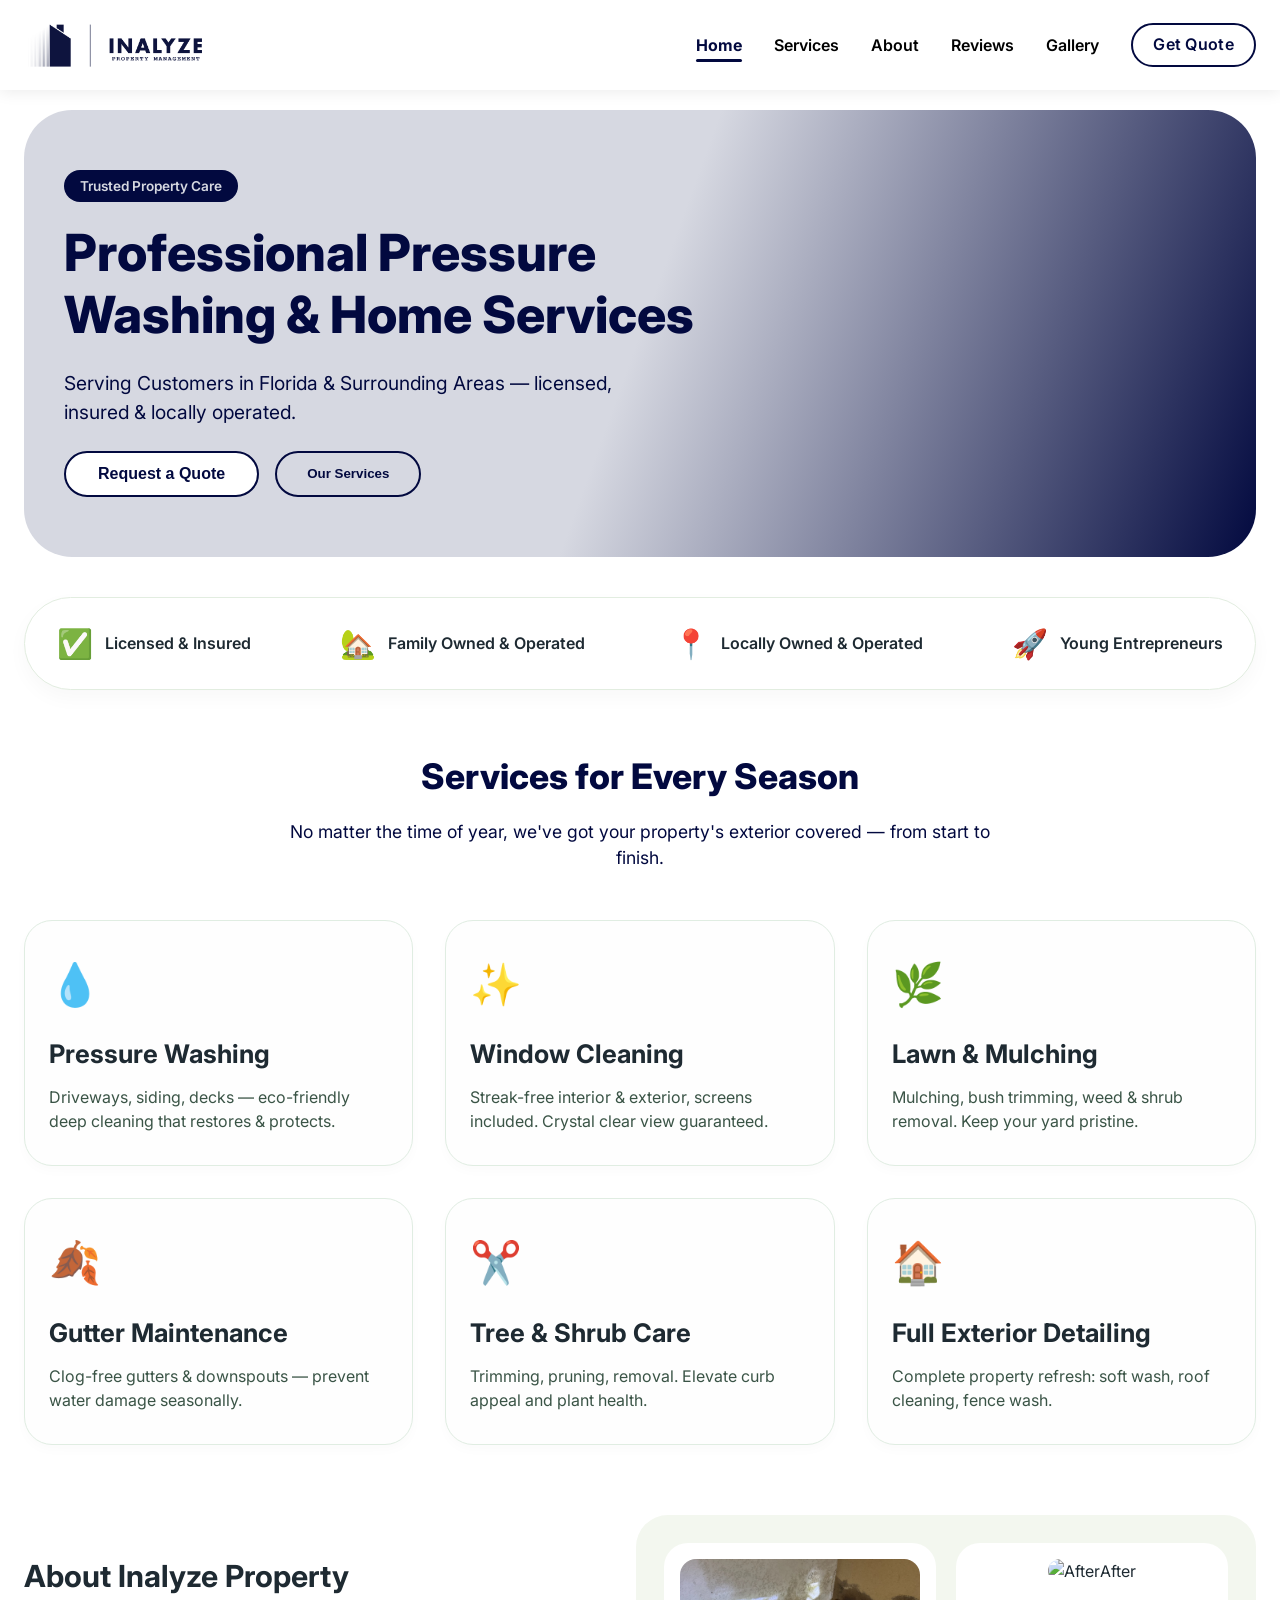
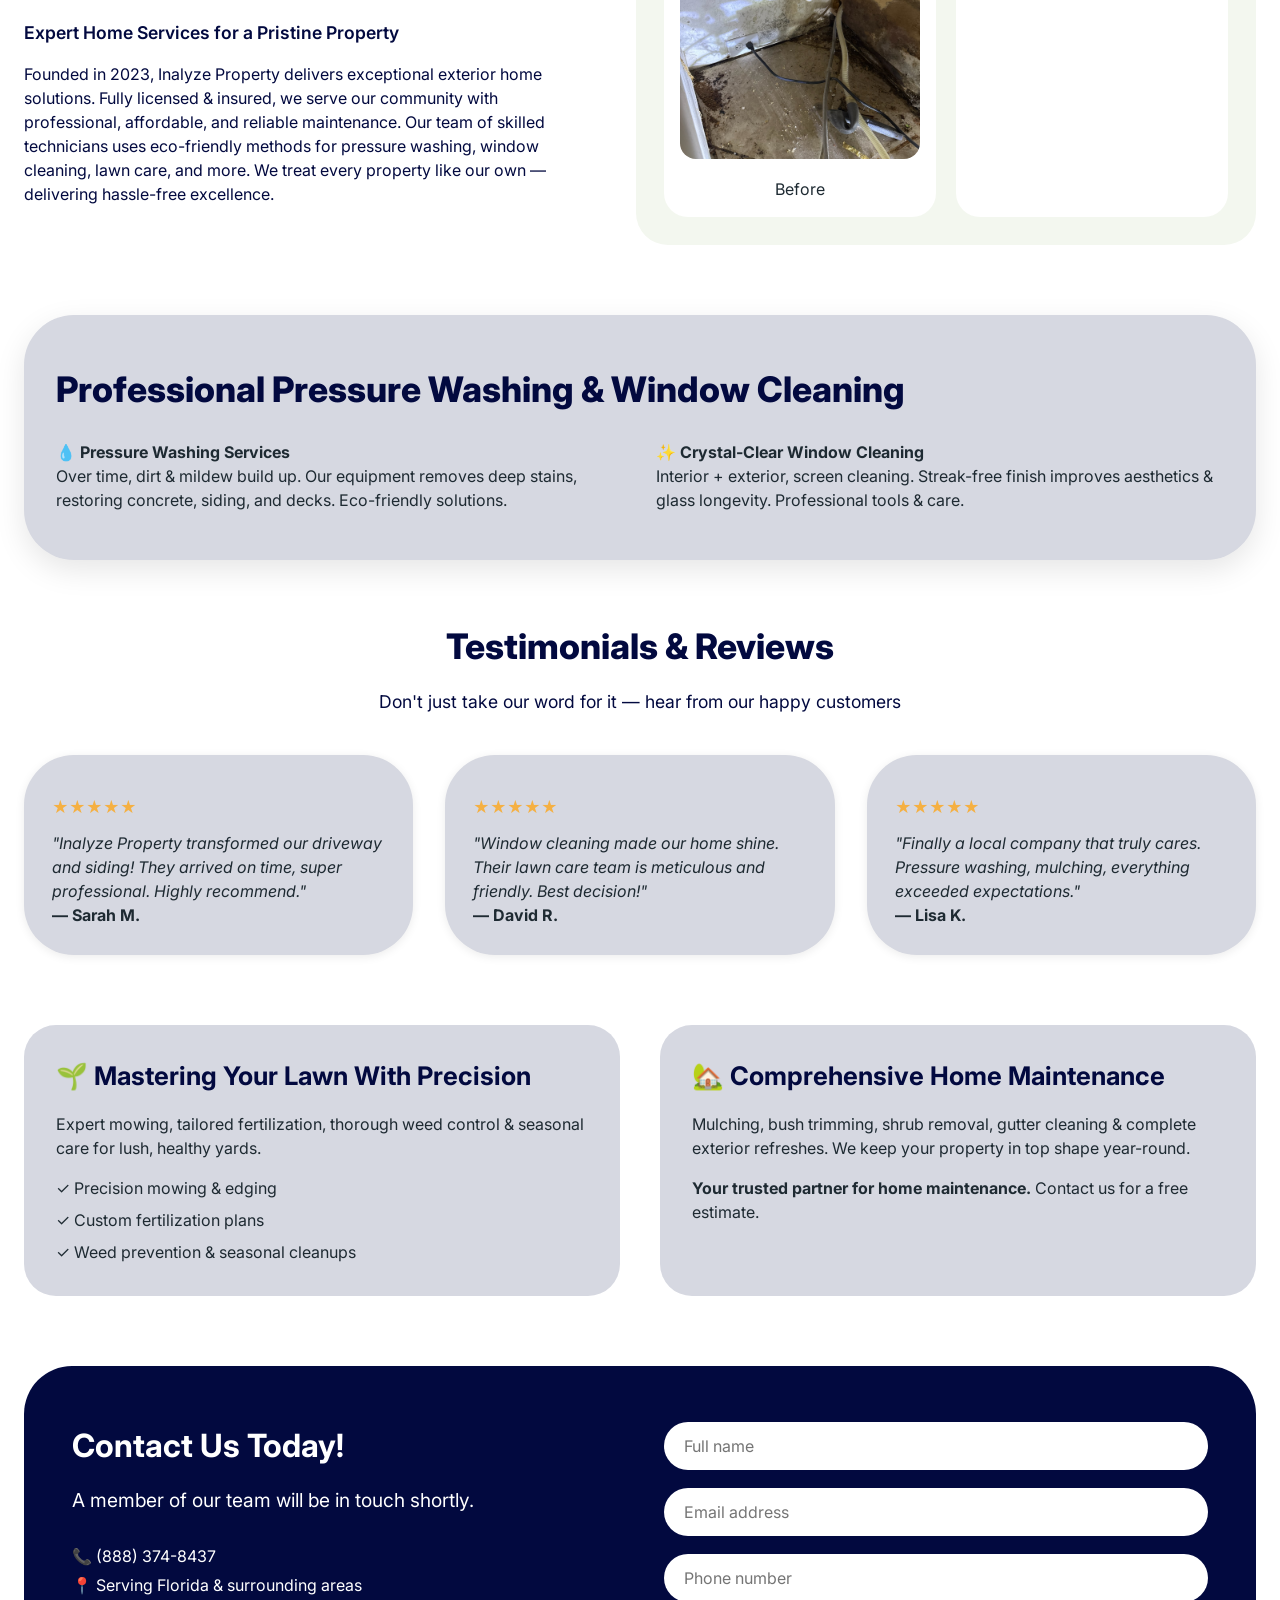
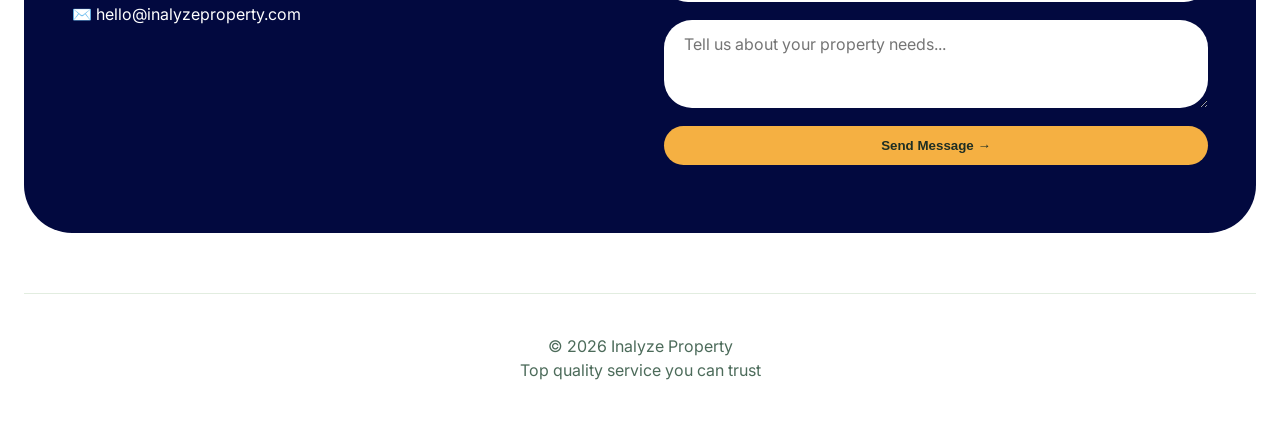
==== index.html @ 7e7ae9b6 "First commit lets go" ====
<!DOCTYPE html>
<html lang="en">
<head>
  <meta charset="UTF-8">
  <meta name="viewport" content="width=device-width, initial-scale=1.0, viewport-fit=cover">
  <title>Inalyze Property Management | Expert Home Services & Property Care</title>
  <link rel="stylesheet" href="style.css">
  <link href="https://fonts.googleapis.com/css2?family=Inter:opsz,wght@14..32,300;14..32,400;14..32,600;14..32,700;14..32,800&display=swap" rel="stylesheet">
</head>
<body>
  <!-- Spacer to prevent content from hiding under fixed navbar -->
  <div class="navbar-spacer"></div>

  <!-- Navigation -->
  <nav class="navbar">
    <div class="logo">
      <a href="#home">
        <img src="./images/Logo FULL.PNG" alt="Inalyze Property Logo">
      </a>
    </div>
    <ul class="nav-links">
      <li><a href="#home" class="nav-option" data-section="home">Home</a></li>
      <li><a href="#services" class="nav-option" data-section="services">Services</a></li>
      <li><a href="#about" class="nav-option" data-section="about">About</a></li>
      <li><a href="#reviews" class="nav-option" data-section="reviews">Reviews</a></li>
      <li><a href="gallery.html" class="nav-option">Gallery</a></li>
      <li><a href="contact.html" class="contact-btn">Get Quote</a></li>
    </ul>
  </nav>

  <div class="container">
    <!-- Home/Hero Section -->
    <section id="home" class="hero">
      <div class="hero-badge">Trusted Property Care</div>
      <h2>Professional Pressure Washing & Home Services</h2>
      <p>Serving Customers in Florida & Surrounding Areas — licensed, insured & locally operated.</p>
      <div class="hero-buttons">
        <button class="btn-primary" onclick="document.getElementById('contact').scrollIntoView({behavior: 'smooth'})">Request a Quote</button>
        <button class="btn-outline" onclick="document.getElementById('services').scrollIntoView({behavior: 'smooth'})">Our Services</button>
      </div>
    </section>

    <!-- Badges Row -->
    <div class="badges-row">
      <div class="badge-item"><span class="badge-icon">✅</span> Licensed & Insured</div>
      <div class="badge-item"><span class="badge-icon">🏡</span> Family Owned & Operated</div>
      <div class="badge-item"><span class="badge-icon">📍</span> Locally Owned & Operated</div>
      <div class="badge-item"><span class="badge-icon">🚀</span> Young Entrepreneurs</div>
    </div>

    <!-- Services Section -->
    <section id="services">
      <div class="section-header">
        <div class="section-title">Services for Every Season</div>
        <div class="section-sub">No matter the time of year, we've got your property's exterior covered — from start to finish.</div>
      </div>

      <div class="services-grid">
        <div class="service-card"><div class="service-icon">💧</div><h3>Pressure Washing</h3><p>Driveways, siding, decks — eco-friendly deep cleaning that restores & protects.</p></div>
        <div class="service-card"><div class="service-icon">✨</div><h3>Window Cleaning</h3><p>Streak-free interior & exterior, screens included. Crystal clear view guaranteed.</p></div>
        <div class="service-card"><div class="service-icon">🌿</div><h3>Lawn & Mulching</h3><p>Mulching, bush trimming, weed & shrub removal. Keep your yard pristine.</p></div>
        <div class="service-card"><div class="service-icon">🍂</div><h3>Gutter Maintenance</h3><p>Clog-free gutters & downspouts — prevent water damage seasonally.</p></div>
        <div class="service-card"><div class="service-icon">✂️</div><h3>Tree & Shrub Care</h3><p>Trimming, pruning, removal. Elevate curb appeal and plant health.</p></div>
        <div class="service-card"><div class="service-icon">🏠</div><h3>Full Exterior Detailing</h3><p>Complete property refresh: soft wash, roof cleaning, fence wash.</p></div>
      </div>
    </section>

    <!-- About Section -->
    <section id="about">
      <div class="about-wrap">
        <div class="about-text">
          <h3>About Inalyze Property</h3>
          <p class="about-highlight">Expert Home Services for a Pristine Property</p>
          <p class="about-para">Founded in 2023, Inalyze Property delivers exceptional exterior home solutions. Fully licensed & insured, we serve our community with professional, affordable, and reliable maintenance. Our team of skilled technicians uses eco-friendly methods for pressure washing, window cleaning, lawn care, and more. We treat every property like our own — delivering hassle-free excellence.</p>
        </div>
        <div class="ba-grid">
          <div class="ba-card"><img src="./images/before.jpg" alt="Before"><span>Before</span></div>
          <div class="ba-card"><img src="./images/after.jpg" alt="After"><span>After</span></div>
        </div>
      </div>
    </section>

    <!-- Pressure Washing & Window Cleaning Detail -->
    <div class="detail-section">
      <div class="section-title" style="margin-bottom: 8px;">Professional Pressure Washing & Window Cleaning</div>
      <div class="detail-flex">
        <div class="detail-block"><strong>💧 Pressure Washing Services</strong><br>Over time, dirt & mildew build up. Our equipment removes deep stains, restoring concrete, siding, and decks. Eco-friendly solutions.</div>
        <div class="detail-block"><strong>✨ Crystal-Clear Window Cleaning</strong><br>Interior + exterior, screen cleaning. Streak-free finish improves aesthetics & glass longevity. Professional tools & care.</div>
      </div>
    </div>

    <!-- Reviews Section -->
    <section id="reviews">
      <div class="testimonials-header">
        <div class="section-title">Testimonials & Reviews</div>
        <div class="section-sub">Don't just take our word for it — hear from our happy customers</div>
      </div>
      <div class="testimonial-slider">
        <div class="testimonial"><div class="stars">★★★★★</div><p>"Inalyze Property transformed our driveway and siding! They arrived on time, super professional. Highly recommend."</p><strong>— Sarah M.</strong></div>
        <div class="testimonial"><div class="stars">★★★★★</div><p>"Window cleaning made our home shine. Their lawn care team is meticulous and friendly. Best decision!"</p><strong>— David R.</strong></div>
        <div class="testimonial"><div class="stars">★★★★★</div><p>"Finally a local company that truly cares. Pressure washing, mulching, everything exceeded expectations."</p><strong>— Lisa K.</strong></div>
      </div>
    </section>

    <!-- Lawn & Maintenance Double Card -->
    <div class="double-card">
      <div class="card-sp"><h3>🌱 Mastering Your Lawn With Precision</h3><p>Expert mowing, tailored fertilization, thorough weed control & seasonal care for lush, healthy yards.</p><ul><li>✓ Precision mowing & edging</li><li>✓ Custom fertilization plans</li><li>✓ Weed prevention & seasonal cleanups</li></ul></div>
      <div class="card-sp"><h3>🏡 Comprehensive Home Maintenance</h3><p>Mulching, bush trimming, shrub removal, gutter cleaning & complete exterior refreshes. We keep your property in top shape year-round.</p><p class="mt-16"><strong>Your trusted partner for home maintenance.</strong> Contact us for a free estimate.</p></div>
    </div>

    <!-- Contact Section -->
    <section id="contact">
      <div class="contact-section">
        <div class="contact-flex">
          <div class="contact-info">
            <h3>Contact Us Today!</h3>
            <p class="contact-tagline">A member of our team will be in touch shortly.</p>
            <p class="contact-details">📞 (888) 374-8437<br>📍 Serving Florida & surrounding areas<br>✉️ hello@inalyzeproperty.com</p>
          </div>
          <form class="contact-form" id="contactForm">
            <input type="text" placeholder="Full name" required id="formName">
            <input type="email" placeholder="Email address" required id="formEmail">
            <input type="tel" placeholder="Phone number">
            <textarea rows="3" placeholder="Tell us about your property needs..."></textarea>
            <button type="submit" id="submitContactBtn">Send Message →</button>
            <p id="formFeedback"></p>
          </form>
        </div>
      </div>
    </section>

    <!-- Footer -->
    <footer>
      <p>© 2026 Inalyze Property</p>
      <p>Top quality service you can trust</p>
    </footer>
  </div>

  <script src="script.js"></script>
</body>
</html>
---- style.css ----
* {
  margin: 0;
  padding: 0;
  box-sizing: border-box;
}

body {
  font-family: 'Inter', sans-serif;
  background-color: #ffffff;
  color: #1e2a32;
  line-height: 1.5;
  scroll-behavior: smooth;
}

html {
  scroll-behavior: smooth;
  scroll-padding-top: 100px;
}

/* ========== NAVBAR SPACER ========== */
.navbar-spacer {
  height: 90px;
  display: block;
}

/* ========== NAVBAR ========== */
.navbar {
  display: flex;
  justify-content: space-between;
  align-items: center;
  flex-wrap: wrap;
  padding: 20px 0;
  gap: 16px;
  position: fixed;
  top: 0;
  left: 0;
  right: 0;
  background: #ffffff;
  z-index: 1000;
  box-shadow: 0 2px 15px rgba(0, 0, 0, 0.08);
  transition: all 0.3s ease;
  max-width: 100%;
  padding-left: 24px;
  padding-right: 24px;
}

/* Shrink navbar on scroll */
.navbar.scrolled {
  padding: 12px 24px;
  box-shadow: 0 4px 20px rgba(0, 0, 0, 0.12);
}

.container {
  max-width: 1280px;
  margin: 0 auto;
  padding: 0 24px;
  position: relative;
  z-index: 100;
}

.logo img {
  height: 50px;
  width: auto;
  display: block;
  transition: height 0.3s ease;
}

.navbar.scrolled .logo img {
  height: 40px;
}

.logo h1 {
  display: none;
}

/* Reset list styles */
ul, li {
  margin: 0;
  padding: 0;
  list-style: none;
}

.nav-links {
  display: flex;
  flex-direction: row;
  gap: 32px;
  align-items: center;
}

.nav-links li {
  display: inline-block;
}

.nav-links a {
  text-decoration: none;
  font-weight: 600;
  transition: 0.2s;
  display: inline-block;
  white-space: nowrap;
  position: relative;
}

.nav-option {
  color: #000000;
}

/* Active navigation link styling */
.nav-links a.active {
  color: #02093f;
  font-weight: 700;
}

.nav-links a.active::after {
  content: '';
  position: absolute;
  bottom: -5px;
  left: 0;
  width: 100%;
  height: 3px;
  background: #02093f;
  border-radius: 3px;
}

/* Special styling for active contact button */
.contact-btn.active {
  background: #02093f;
  color: #ffffff !important;
  box-shadow: 0 4px 12px rgba(2, 9, 63, 0.2);
}

.contact-btn {
  color: #02093f;       
  background: transparent;
  padding: 10px 20px;
  border-radius: 50px;
  border: 2px solid #02093f;
  cursor: pointer;
  transition: all 0.3s ease;
  display: inline-block;
  text-decoration: none;
  font-weight: 600;
  margin: 0;
  line-height: 1.2;
  letter-spacing: 0.3px;
}

.contact-btn:hover {
  background: #02093f;
  color: #ffffff;
  transform: none;
  box-shadow: 0 4px 12px rgba(2, 9, 63, 0.15);
}

/* ========== HERO ========== */
.hero {
  background: linear-gradient(110deg, #d6d8e1 50%, #02093f 100%);
  border-radius: 48px;
  margin: 20px 0 40px 0;
  padding: 60px 40px;
}

.hero-badge {
  background: #02093f;
  display: inline-block;
  padding: 6px 16px;
  border-radius: 40px;
  font-size: 0.85rem;
  font-weight: 600;
  color: #d6d8e1;
  margin-bottom: 20px;
}

.hero h2 {
  font-size: 3.2rem;
  font-weight: 800;
  line-height: 1.2;
  color: #02093f;
  max-width: 700px;
}

.hero p {
  font-size: 1.2rem;
  color: #02093f;
  margin: 24px 0;
  max-width: 550px;
}

.hero-buttons {
  display: flex;
  gap: 16px;
  flex-wrap: wrap;
}

.btn-primary {
  background: #ffffff;
  color: #02093f;
  padding: 12px 32px;
  border-radius: 40px;
  font-weight: 700;
  border: none;
  cursor: pointer;
  transition: 0.2s;
  font-size: 1rem;
  border: 2px solid #02093f;
}

.btn-primary:hover {
  background: #02093f;
  color: #ffffff;
  transform: scale(1.02);
}

.btn-outline {
  background: transparent;
  border: 2px solid #02093f;
  color: #02093f;
  padding: 10px 30px;
  border-radius: 40px;
  font-weight: 700;
  cursor: pointer;
  transition: 0.2s;
}

.btn-outline:hover {
  background: #ffffff;
}

/* ========== BADGES ========== */
.badges-row {
  display: flex;
  flex-wrap: wrap;
  justify-content: space-between;
  gap: 24px;
  background: white;
  border-radius: 60px;
  padding: 24px 32px;
  margin: 40px 0;
  box-shadow: 0 8px 20px rgba(0, 0, 0, 0.03);
  border: 1px solid #e2ede0;
}

.badge-item {
  display: flex;
  align-items: center;
  gap: 12px;
  font-weight: 600;
  transition: 0.2s;
}

.badge-icon {
  font-size: 1.8rem;
}

/* ========== SECTION HEADERS ========== */
.section-header {
  text-align: center;
  margin: 60px 0 20px;
}

.section-title {
  font-size: 2.2rem;
  font-weight: 800;
  margin-bottom: 16px;
  color: #02093f;
}

.section-sub {
  font-size: 1.1rem;
  color: #02093f;
  max-width: 700px;
  margin: 0 auto;
}

/* ========== SERVICES GRID ========== */
.services-grid {
  display: grid;
  grid-template-columns: repeat(auto-fit, minmax(300px, 1fr));
  gap: 32px;
  margin: 48px 0;
}

.service-card {
  background: #fefefe;
  border-radius: 28px;
  padding: 32px 24px;
  transition: all 0.2s ease;
  border: 1px solid #e0ede2;
  box-shadow: 0 5px 12px rgba(0, 0, 0, 0.02);
}

.service-card:hover {
  transform: translateY(-6px);
  border-color: #bcddbe;
  box-shadow: 0 20px 30px -12px rgba(0, 0, 0, 0.08);
}

.service-icon {
  font-size: 2.6rem;
  margin-bottom: 20px;
}

.service-card h3 {
  font-size: 1.6rem;
  margin-bottom: 12px;
}

.service-card p {
  color: #3a5446;
}

/* ========== ABOUT + BEFORE AFTER ========== */
.about-wrap {
  display: flex;
  flex-wrap: wrap;
  gap: 48px;
  margin: 70px 0;
  align-items: center;
}

.about-text {
  flex: 1;
}

.about-para {
  color: #02093f;
}

.about-text h3 {
  font-size: 1.9rem;
  font-weight: 700;
  margin-bottom: 20px;
}

.about-highlight {
  font-size: 1.1rem;
  font-weight: 600;
  margin-bottom: 16px;
  color: #02093f;
}

.ba-grid {
  flex: 1;
  display: flex;
  gap: 20px;
  background: #f3f7ef;
  border-radius: 32px;
  padding: 28px;
}

.ba-card {
  background: white;
  border-radius: 24px;
  padding: 16px;
  text-align: center;
  flex: 1;
}

.ba-card img {
  width: 100%;
  height: 200px;
  object-fit: cover;
  border-radius: 16px;
  margin-bottom: 12px;
}

/* ========== DETAIL SECTION ========== */
.detail-section {
  background: #d6d8e1;
  box-shadow: 0 10px 30px rgba(0, 0, 0, 0.1);
  border-radius: 50px;
  padding: 48px 32px;
  margin: 50px 0;
}

.detail-flex {
  display: flex;
  flex-wrap: wrap;
  gap: 32px;
  margin-top: 24px;
}

.detail-block {
  flex: 1;
  line-height: 1.5;
}

/* ========== TESTIMONIALS ========== */
.testimonials-header {
  margin: 60px 0 20px;
  text-align: center;
}

.testimonial-slider {
  display: flex;
  flex-wrap: wrap;
  gap: 32px;
  margin: 40px 0;
}

.testimonial {
  background: #d6d8e1;
  box-shadow: 0 2px 10px rgba(0, 0, 0, 0.08);
  border-radius: 50px;
  padding: 28px;
  flex: 1;
  min-width: 260px;
}

.testimonial p {
  font-style: italic;
  font-size: 1rem;
}

.stars {
  color: #f5b042;
  margin: 12px 0;
}

/* ========== DOUBLE CARD ========== */
.double-card {
  display: flex;
  flex-wrap: wrap;
  gap: 40px;
  margin: 70px 0;
}

.card-sp {
  flex: 1;
  background: #d6d8e1;
  border-radius: 32px;
  padding: 32px;
}

.card-sp h3 {
  margin-bottom: 16px;
  font-size: 1.6rem;
  color: #02093f;
}

.card-sp ul {
  margin-top: 16px;
  list-style: none;
}

.card-sp li {
  margin-top: 8px;
}

.mt-16 {
  margin-top: 16px;
}

/* ========== CONTACT SECTION (HOMEPAGE) ========== */
.contact-section {
  background: #02093f;
  color: white;
  border-radius: 48px;
  padding: 56px 48px;
  margin: 60px 0;
}

.contact-flex {
  display: flex;
  flex-wrap: wrap;
  gap: 48px;
  justify-content: space-between;
}

.contact-info {
  flex: 1;
}

.contact-info h3 {
  font-size: 2rem;
  margin-bottom: 16px;
}

.contact-tagline {
  font-size: 1.2rem;
  margin-top: 8px;
}

.contact-details {
  margin-top: 28px;
  line-height: 1.8;
}

.contact-form {
  flex: 1;
  display: flex;
  flex-direction: column;
  gap: 18px;
}

.contact-form input,
.contact-form textarea {
  padding: 14px 20px;
  border-radius: 60px;
  border: none;
  font-family: inherit;
  font-size: 1rem;
  background: white;
}

.contact-form textarea {
  border-radius: 28px;
  resize: vertical;
}

.contact-form button {
  background: #f5b042;
  color: #1e2e24;
  border: none;
  font-weight: bold;
  padding: 12px;
  border-radius: 60px;
  cursor: pointer;
  transition: 0.2s;
}

.contact-form button:hover {
  background: #e09e2c;
}

#formFeedback {
  font-size: 0.85rem;
  color: #d4e6cf;
  margin-top: -6px;
}

/* ========== CONTACT PAGE STYLES ========== */
.contact-page-header {
  text-align: center;
  margin: 40px 0 30px;
}

.contact-page-header h1 {
  font-size: 2.5rem;
  color: #02093f;
  margin-bottom: 16px;
}

.contact-page-header p {
  color: #4a5568;
  max-width: 600px;
  margin: 0 auto;
}

.contact-info-grid {
  display: grid;
  grid-template-columns: repeat(auto-fit, minmax(250px, 1fr));
  gap: 30px;
  margin: 50px 0;
}

.contact-info-card {
  text-align: center;
  padding: 30px 20px;
  background: #d6d8e1;
  border-radius: 30px;
  transition: transform 0.3s ease;
}

.contact-info-card:hover {
  transform: translateY(-5px);
}

.contact-icon {
  font-size: 3rem;
  margin-bottom: 15px;
}

.contact-info-card h3 {
  color: #02093f;
  margin-bottom: 10px;
}

.contact-info-card p {
  color: #333;
  line-height: 1.6;
}

.contact-info-card a {
  color: #02093f;
  text-decoration: none;
}

.contact-info-card a:hover {
  text-decoration: underline;
}

.map-container {
  margin: 40px 0;
  border-radius: 30px;
  overflow: hidden;
  box-shadow: 0 10px 30px rgba(0, 0, 0, 0.1);
}

.map-container iframe {
  width: 100%;
  height: 400px;
  border: 0;
}

.business-hours {
  background: #d6d8e1;
  border-radius: 30px;
  padding: 30px;
  margin: 40px 0;
  text-align: center;
}

.business-hours h3 {
  color: #02093f;
  margin-bottom: 20px;
  font-size: 1.5rem;
}

.hours-grid {
  display: flex;
  justify-content: center;
  gap: 40px;
  flex-wrap: wrap;
}

.hours-column {
  text-align: left;
}

.hours-column p {
  margin: 8px 0;
}

.hours-column strong {
  color: #02093f;
}

/* ========== FOOTER ========== */
footer {
  text-align: center;
  padding: 40px 20px;
  border-top: 1px solid #e2ede0;
  color: #4c6b5a;
  margin-top: 40px;
}

/* ========== RESPONSIVE MEDIA QUERIES ========== */

/* Large Tablets and Small Laptops (1024px and below) */
@media (max-width: 1024px) {
  .container {
    padding: 0 20px;
  }
  
  .hero h2 {
    font-size: 2.8rem;
  }
  
  .section-title {
    font-size: 2rem;
  }
  
  .services-grid {
    gap: 24px;
  }
}

/* Tablets (768px to 1023px) */
@media (max-width: 768px) {
  .navbar {
    flex-direction: column;
    align-items: center;
    text-align: center;
    padding: 15px 20px;
  }
  
  .navbar.scrolled {
    padding: 10px 20px;
  }
  
  .navbar-spacer {
    height: 120px;
  }
  
  .nav-links {
    flex-wrap: wrap;
    justify-content: center;
    gap: 20px;
  }
  
  .nav-links a {
    white-space: normal;
  }
  
  .hero {
    padding: 40px 30px;
    text-align: center;
  }
  
  .hero h2 {
    font-size: 2.2rem;
    max-width: 100%;
  }
  
  .hero p {
    max-width: 100%;
    margin: 20px auto;
  }
  
  .hero-buttons {
    justify-content: center;
  }
  
  .badges-row {
    flex-direction: column;
    align-items: center;
    text-align: center;
    gap: 16px;
    padding: 20px;
  }
  
  .section-title {
    font-size: 1.8rem;
    text-align: center;
  }
  
  .section-sub {
    font-size: 1rem;
    padding: 0 16px;
  }
  
  .services-grid {
    grid-template-columns: repeat(auto-fit, minmax(280px, 1fr));
    gap: 20px;
  }
  
  .service-card {
    padding: 24px 20px;
  }
  
  .service-card h3 {
    font-size: 1.4rem;
  }
  
  .about-wrap {
    flex-direction: column;
    gap: 32px;
    margin: 50px 0;
  }
  
  .about-text {
    text-align: center;
  }
  
  .about-text h3 {
    font-size: 1.6rem;
  }
  
  .ba-grid {
    flex-direction: column;
    padding: 20px;
  }
  
  .detail-section {
    padding: 32px 24px;
    border-radius: 40px;
  }
  
  .detail-flex {
    flex-direction: column;
    gap: 24px;
  }
  
  .testimonial-slider {
    gap: 24px;
  }
  
  .testimonial {
    padding: 24px;
    border-radius: 40px;
  }
  
  .double-card {
    flex-direction: column;
    gap: 24px;
    margin: 50px 0;
  }
  
  .card-sp {
    padding: 24px;
  }
  
  .card-sp h3 {
    font-size: 1.4rem;
  }
  
  .contact-section {
    padding: 40px 30px;
    border-radius: 40px;
  }
  
  .contact-flex {
    flex-direction: column;
    gap: 32px;
  }
  
  .contact-info {
    text-align: center;
  }
  
  .contact-info h3 {
    font-size: 1.8rem;
  }
  
  /* Contact page specific */
  .contact-page-header h1 {
    font-size: 2rem;
  }
  
  .hours-grid {
    flex-direction: column;
    align-items: center;
  }
  
  .map-container iframe {
    height: 300px;
  }
  
  footer {
    padding: 30px 16px;
    font-size: 0.9rem;
  }
}

/* Mobile Landscape (600px to 767px) */
@media (max-width: 600px) {
  .container {
    padding: 0 16px;
  }
  
  .navbar {
    padding: 12px 16px;
  }
  
  .navbar-spacer {
    height: 140px;
  }
  
  .nav-links {
    gap: 15px;
  }
  
  .nav-links a {
    font-size: 0.9rem;
  }
  
  .contact-btn {
    padding: 6px 14px;
    font-size: 0.85rem;
  }
  
  .hero {
    padding: 30px 20px;
    border-radius: 32px;
  }
  
  .hero h2 {
    font-size: 1.8rem;
  }
  
  .hero p {
    font-size: 1rem;
  }
  
  .hero-badge {
    font-size: 0.75rem;
  }
  
  .btn-primary,
  .btn-outline {
    padding: 10px 20px;
    font-size: 0.9rem;
  }
  
  .badge-item {
    font-size: 0.9rem;
  }
  
  .badge-icon {
    font-size: 1.4rem;
  }
  
  .section-title {
    font-size: 1.5rem;
  }
  
  .services-grid {
    grid-template-columns: 1fr;
    gap: 16px;
  }
  
  .service-card {
    padding: 20px 16px;
  }
  
  .service-icon {
    font-size: 2rem;
  }
  
  .service-card h3 {
    font-size: 1.3rem;
  }
  
  .about-text h3 {
    font-size: 1.4rem;
  }
  
  .ba-grid {
    gap: 16px;
  }
  
  .ba-card {
    padding: 12px;
  }
  
  .ba-card img {
    height: 150px;
  }
  
  .detail-section {
    padding: 24px 20px;
    border-radius: 32px;
  }
  
  .testimonial {
    padding: 20px;
    border-radius: 32px;
  }
  
  .testimonial p {
    font-size: 0.9rem;
  }
  
  .contact-section {
    padding: 30px 20px;
    border-radius: 32px;
  }
  
  .contact-info h3 {
    font-size: 1.5rem;
  }
  
  .contact-tagline {
    font-size: 1rem;
  }
  
  .contact-details {
    font-size: 0.9rem;
  }
  
  .contact-form input,
  .contact-form textarea {
    padding: 12px 16px;
    font-size: 0.9rem;
  }
}

/* Small Mobile Devices (below 480px) */
@media (max-width: 480px) {
  .logo img {
    height: 40px;
  }
  
  .navbar.scrolled .logo img {
    height: 35px;
  }
  
  .navbar-spacer {
    height: 150px;
  }
  
  .nav-links {
    gap: 12px;
  }
  
  .nav-links a {
    font-size: 0.8rem;
  }
  
  .contact-btn {
    padding: 5px 12px;
    font-size: 0.8rem;
    border-width: 1.5px;
  }
  
  .hero {
    padding: 25px 16px;
    margin: 15px 0 30px;
    border-radius: 28px;
  }
  
  .hero h2 {
    font-size: 1.5rem;
  }
  
  .hero p {
    font-size: 0.9rem;
    margin: 16px 0;
  }
  
  .hero-buttons {
    gap: 12px;
  }
  
  .btn-primary,
  .btn-outline {
    padding: 8px 16px;
    font-size: 0.85rem;
  }
  
  .badges-row {
    padding: 16px;
    border-radius: 40px;
  }
  
  .badge-item {
    gap: 8px;
    font-size: 0.85rem;
  }
  
  .section-title {
    font-size: 1.3rem;
    margin-bottom: 12px;
  }
  
  .section-sub {
    font-size: 0.9rem;
  }
  
  .service-card h3 {
    font-size: 1.2rem;
  }
  
  .service-card p {
    font-size: 0.9rem;
  }
  
  .about-wrap {
    margin: 40px 0;
  }
  
  .about-text h3 {
    font-size: 1.3rem;
  }
  
  .about-highlight {
    font-size: 0.95rem;
  }
  
  .about-para {
    font-size: 0.9rem;
  }
  
  .detail-section {
    padding: 20px 16px;
    margin: 40px 0;
  }
  
  .detail-block {
    font-size: 0.9rem;
  }
  
  .testimonials-header {
    margin: 40px 0 15px;
  }
  
  .testimonial {
    padding: 16px;
  }
  
  .stars {
    font-size: 0.85rem;
  }
  
  .card-sp {
    padding: 20px;
  }
  
  .card-sp h3 {
    font-size: 1.2rem;
  }
  
  .card-sp p,
  .card-sp li {
    font-size: 0.9rem;
  }
  
  .contact-section {
    padding: 25px 16px;
    margin: 40px 0;
  }
  
  .contact-info h3 {
    font-size: 1.3rem;
  }
  
  /* Contact page specific small mobile */
  .contact-page-header h1 {
    font-size: 1.5rem;
  }
  
  .contact-info-grid {
    gap: 20px;
    margin: 30px 0;
  }
  
  .contact-info-card {
    padding: 20px 15px;
  }
  
  .contact-icon {
    font-size: 2.5rem;
  }
  
  .business-hours {
    padding: 20px;
  }
  
  .business-hours h3 {
    font-size: 1.2rem;
  }
  
  .hours-column p {
    font-size: 0.9rem;
  }
  
  footer {
    padding: 20px 12px;
    font-size: 0.8rem;
  }
}

/* Large Desktop (above 1280px) */
@media (min-width: 1281px) {
  .container {
    max-width: 1400px;
  }
  
  .hero h2 {
    font-size: 3.5rem;
  }
  
  .section-title {
    font-size: 2.5rem;
  }
}

/* Print Styles */
@media print {
  .contact-btn,
  .hero-buttons,
  .contact-form,
  .contact-section,
  .navbar {
    display: none;
  }
  
  body {
    color: black;
    background: white;
  }
  
  .container {
    max-width: 100%;
    padding: 0;
  }
  
  .navbar-spacer {
    display: none;
  }
}
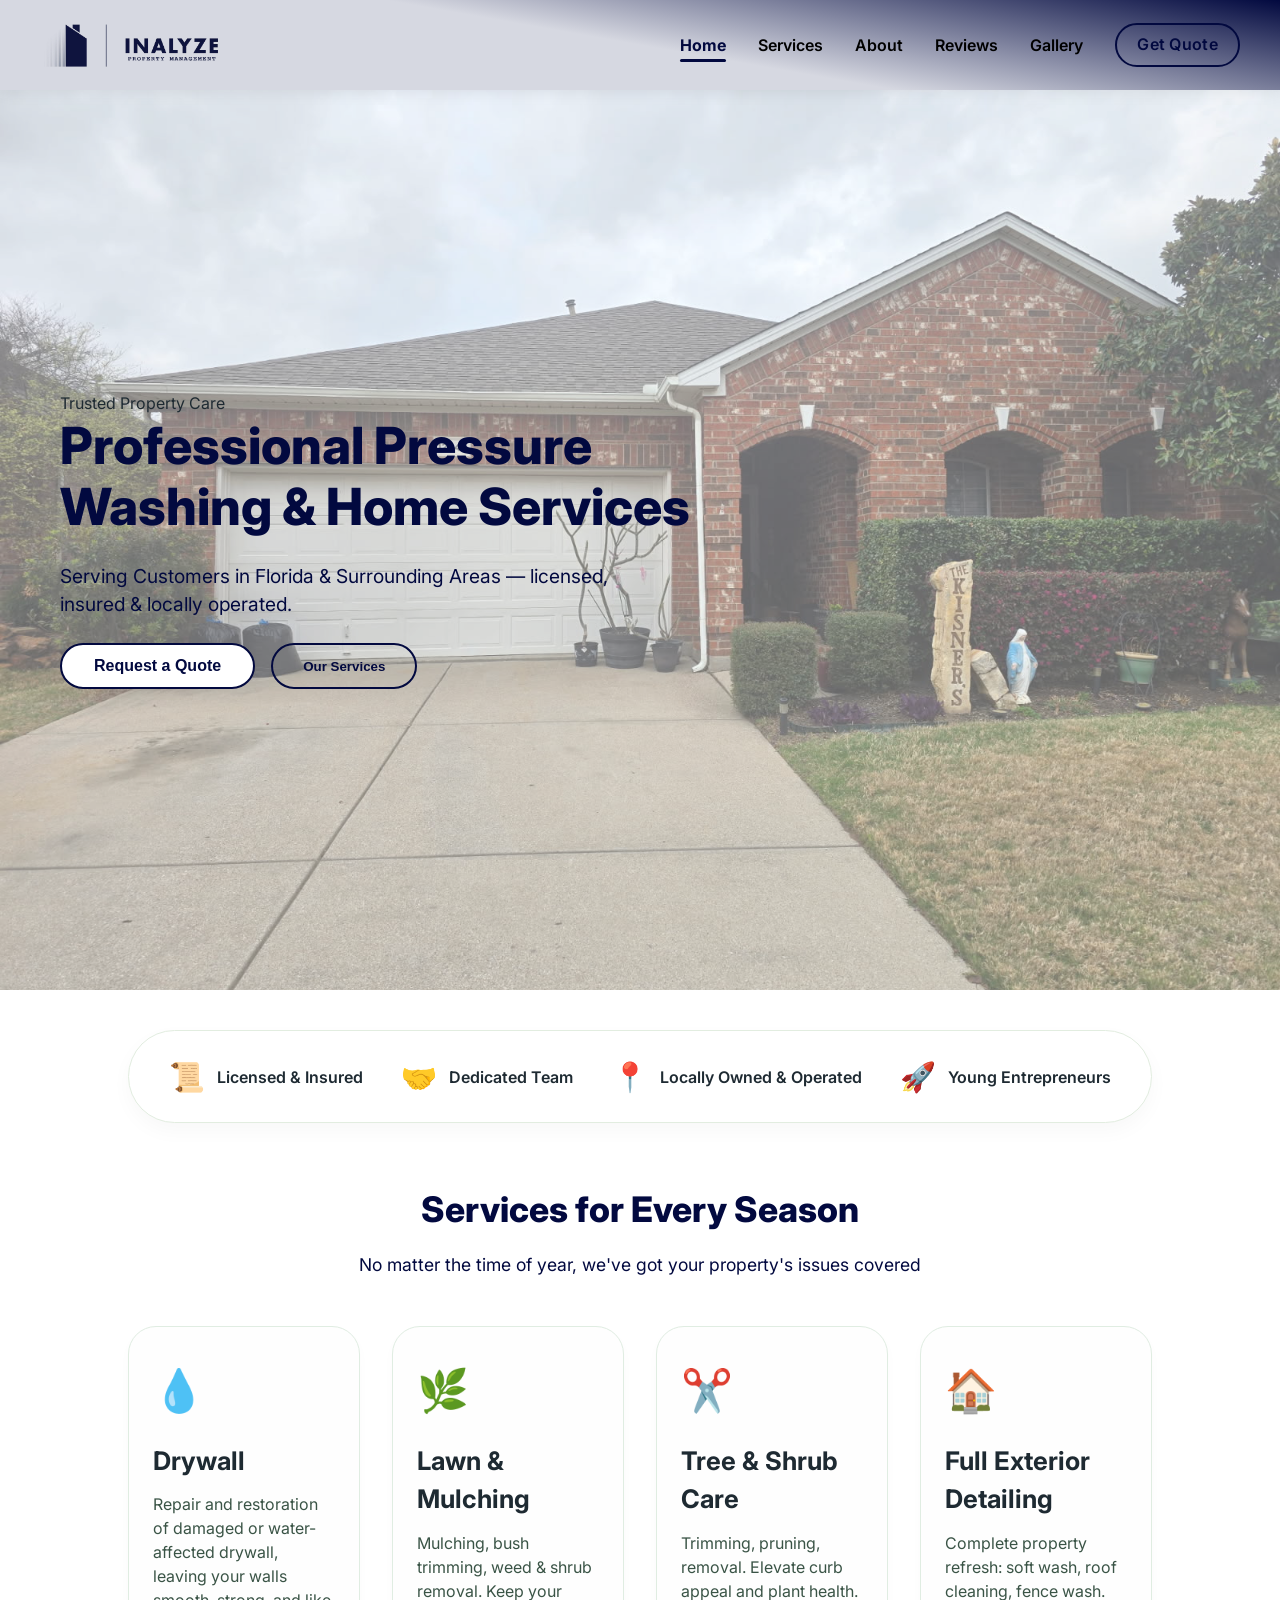
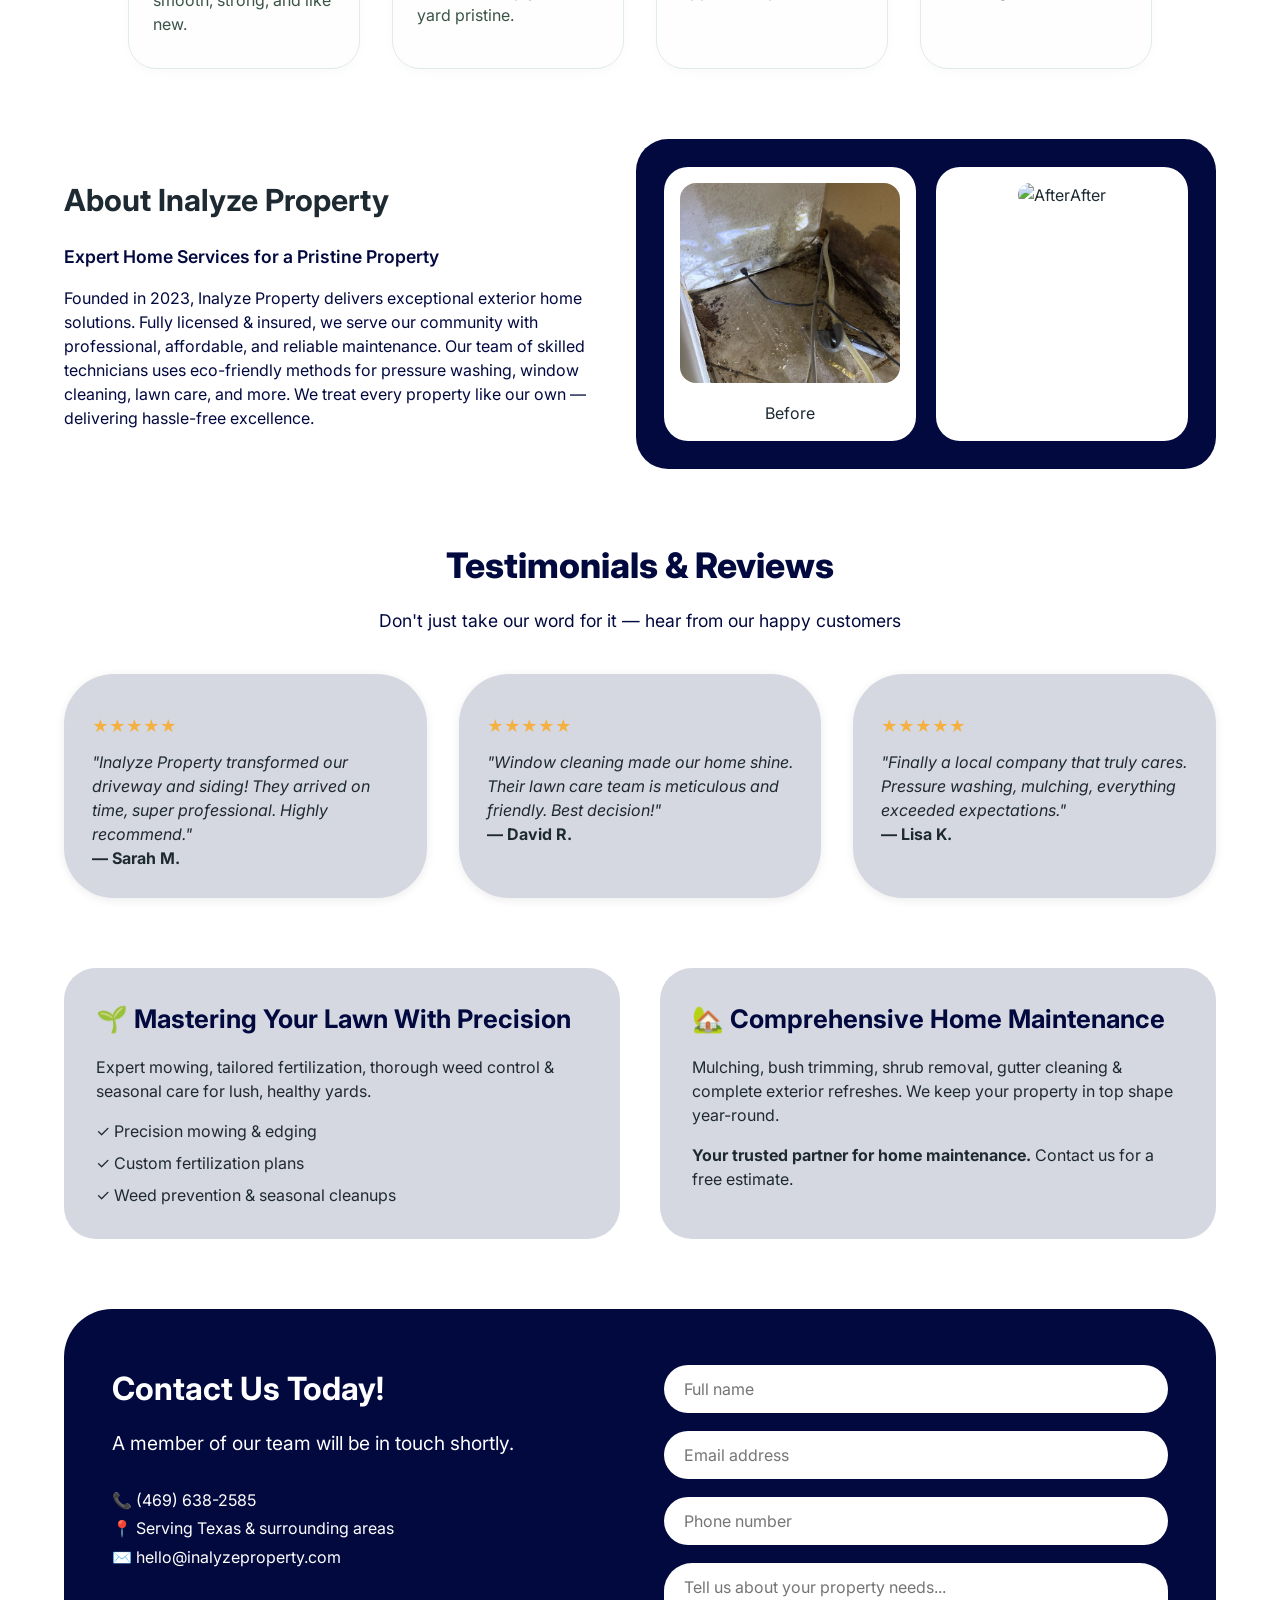
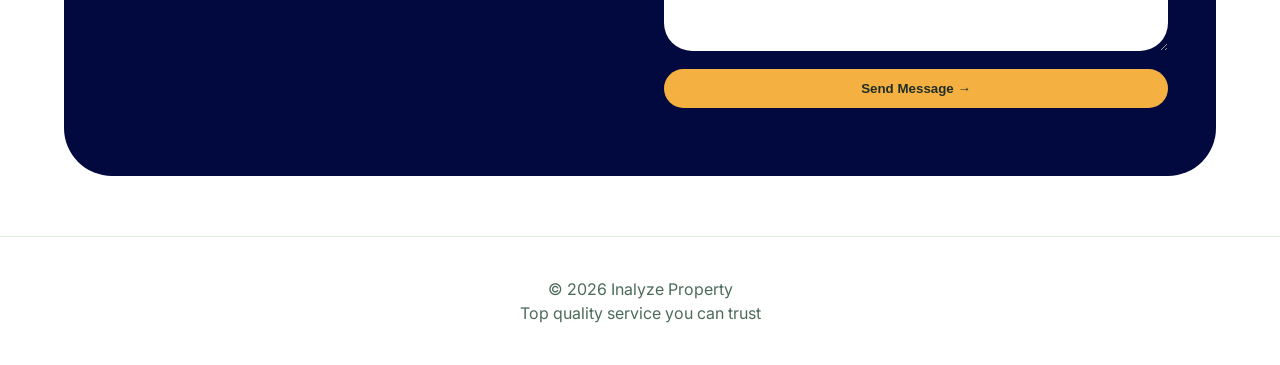
==== commit 04c1d6aa: "hello1" ====
--- a/index.html
+++ b/index.html
@@ -15,7 +15,7 @@
   <nav class="navbar">
     <div class="logo">
       <a href="#home">
-        <img src="./images/Logo FULL.PNG" alt="Inalyze Property Logo">
+        <img src="./images/IPM transparent logo 1.png" alt="Inalyze Property Logo">
       </a>
     </div>
     <ul class="nav-links">
@@ -42,8 +42,8 @@
 
     <!-- Badges Row -->
     <div class="badges-row">
-      <div class="badge-item"><span class="badge-icon">✅</span> Licensed & Insured</div>
-      <div class="badge-item"><span class="badge-icon">🏡</span> Family Owned & Operated</div>
+      <div class="badge-item"><span class="badge-icon">📜</span> Licensed & Insured</div>
+      <div class="badge-item"><span class="badge-icon">🤝</span> Dedicated Team</div>
       <div class="badge-item"><span class="badge-icon">📍</span> Locally Owned & Operated</div>
       <div class="badge-item"><span class="badge-icon">🚀</span> Young Entrepreneurs</div>
     </div>
@@ -52,14 +52,12 @@
     <section id="services">
       <div class="section-header">
         <div class="section-title">Services for Every Season</div>
-        <div class="section-sub">No matter the time of year, we've got your property's exterior covered — from start to finish.</div>
+        <div class="section-sub">No matter the time of year, we've got your property's issues covered </div>
       </div>
 
       <div class="services-grid">
-        <div class="service-card"><div class="service-icon">💧</div><h3>Pressure Washing</h3><p>Driveways, siding, decks — eco-friendly deep cleaning that restores & protects.</p></div>
-        <div class="service-card"><div class="service-icon">✨</div><h3>Window Cleaning</h3><p>Streak-free interior & exterior, screens included. Crystal clear view guaranteed.</p></div>
+        <div class="service-card"><div class="service-icon">💧</div><h3>Drywall</h3><p>Repair and restoration of damaged or water-affected drywall, leaving your walls smooth, strong, and like new. </p></div>
         <div class="service-card"><div class="service-icon">🌿</div><h3>Lawn & Mulching</h3><p>Mulching, bush trimming, weed & shrub removal. Keep your yard pristine.</p></div>
-        <div class="service-card"><div class="service-icon">🍂</div><h3>Gutter Maintenance</h3><p>Clog-free gutters & downspouts — prevent water damage seasonally.</p></div>
         <div class="service-card"><div class="service-icon">✂️</div><h3>Tree & Shrub Care</h3><p>Trimming, pruning, removal. Elevate curb appeal and plant health.</p></div>
         <div class="service-card"><div class="service-icon">🏠</div><h3>Full Exterior Detailing</h3><p>Complete property refresh: soft wash, roof cleaning, fence wash.</p></div>
       </div>
@@ -79,15 +77,6 @@
         </div>
       </div>
     </section>
-
-    <!-- Pressure Washing & Window Cleaning Detail -->
-    <div class="detail-section">
-      <div class="section-title" style="margin-bottom: 8px;">Professional Pressure Washing & Window Cleaning</div>
-      <div class="detail-flex">
-        <div class="detail-block"><strong>💧 Pressure Washing Services</strong><br>Over time, dirt & mildew build up. Our equipment removes deep stains, restoring concrete, siding, and decks. Eco-friendly solutions.</div>
-        <div class="detail-block"><strong>✨ Crystal-Clear Window Cleaning</strong><br>Interior + exterior, screen cleaning. Streak-free finish improves aesthetics & glass longevity. Professional tools & care.</div>
-      </div>
-    </div>
 
     <!-- Reviews Section -->
     <section id="reviews">
@@ -115,7 +104,7 @@
           <div class="contact-info">
             <h3>Contact Us Today!</h3>
             <p class="contact-tagline">A member of our team will be in touch shortly.</p>
-            <p class="contact-details">📞 (888) 374-8437<br>📍 Serving Florida & surrounding areas<br>✉️ hello@inalyzeproperty.com</p>
+            <p class="contact-details">📞 (469) 638-2585<br>📍 Serving Texas & surrounding areas<br>✉️ hello@inalyzeproperty.com</p>
           </div>
           <form class="contact-form" id="contactForm">
             <input type="text" placeholder="Full name" required id="formName">
--- a/style.css
+++ b/style.css
@@ -23,37 +23,34 @@
   display: block;
 }
 
-/* ========== NAVBAR ========== */
+/* ========== NAVBAR - FULL WIDTH ========== */
 .navbar {
   display: flex;
   justify-content: space-between;
   align-items: center;
   flex-wrap: wrap;
-  padding: 20px 0;
+  padding: 20px 40px;
   gap: 16px;
   position: fixed;
   top: 0;
   left: 0;
   right: 0;
-  background: #ffffff;
+  background: linear-gradient(10deg, #d6d8e1 50%, #02093f 100%, #d6d8e1 50%);
   z-index: 1000;
   box-shadow: 0 2px 15px rgba(0, 0, 0, 0.08);
   transition: all 0.3s ease;
-  max-width: 100%;
-  padding-left: 24px;
-  padding-right: 24px;
+  width: 100%;
 }
 
 /* Shrink navbar on scroll */
 .navbar.scrolled {
-  padding: 12px 24px;
+  padding: 12px 40px;
   box-shadow: 0 4px 20px rgba(0, 0, 0, 0.12);
 }
 
+/* ========== CONTAINER - REMOVED MAX-WIDTH FOR FULL WIDTH ========== */
 .container {
-  max-width: 1280px;
-  margin: 0 auto;
-  padding: 0 24px;
+  width: 100%;
   position: relative;
   z-index: 100;
 }
@@ -151,23 +148,54 @@
   box-shadow: 0 4px 12px rgba(2, 9, 63, 0.15);
 }
 
-/* ========== HERO ========== */
+/* ========== HERO - FULL WIDTH ========== */
 .hero {
-  background: linear-gradient(110deg, #d6d8e1 50%, #02093f 100%);
-  border-radius: 48px;
-  margin: 20px 0 40px 0;
-  padding: 60px 40px;
-}
-
-.hero-badge {
-  background: #02093f;
-  display: inline-block;
-  padding: 6px 16px;
-  border-radius: 40px;
-  font-size: 0.85rem;
-  font-weight: 600;
-  color: #d6d8e1;
-  margin-bottom: 20px;
+  position: relative;
+  margin: 0;
+  padding: 80px 60px;
+  width: 100%;
+  min-height: 100vh;
+  overflow: hidden;
+  display: flex;
+  flex-direction: column;
+  justify-content: center;
+  align-items: flex-start;
+}
+
+/* Background Image */
+.hero::before {
+  content: '';
+  position: absolute;
+  top: 0;
+  left: 0;
+  width: 100%;
+  height: 100%;
+  background-image: url('./images/propertypic1.jpg');
+  background-size: cover;
+  background-position: center;
+  background-repeat: no-repeat;
+  z-index: -2;
+}
+
+/* White Tint (Overlay) */
+.hero::after {
+  content: '';
+  position: absolute;
+  top: 0;
+  left: 0;
+  width: 100%;
+  height: 100%;
+  background: #ffffff65; /* White tint with opacity */
+  z-index: -1;
+}
+
+/* Ensure content stays above the background */
+.hero-badge,
+.hero h2,
+.hero p,
+.hero-buttons {
+  position: relative;
+  z-index: 1;
 }
 
 .hero h2 {
@@ -225,7 +253,7 @@
   background: #ffffff;
 }
 
-/* ========== BADGES ========== */
+/* ========== BADGES - FULL WIDTH ========== */
 .badges-row {
   display: flex;
   flex-wrap: wrap;
@@ -233,10 +261,11 @@
   gap: 24px;
   background: white;
   border-radius: 60px;
-  padding: 24px 32px;
-  margin: 40px 0;
+  padding: 24px 40px;
+  margin: 40px auto;
   box-shadow: 0 8px 20px rgba(0, 0, 0, 0.03);
   border: 1px solid #e2ede0;
+  width: 80%;
 }
 
 .badge-item {
@@ -271,12 +300,13 @@
   margin: 0 auto;
 }
 
-/* ========== SERVICES GRID ========== */
+/* ========== SERVICES GRID - FULL WIDTH ========== */
 .services-grid {
   display: grid;
-  grid-template-columns: repeat(auto-fit, minmax(300px, 1fr));
+  grid-template-columns: repeat(4, 1fr); /* 4 equal columns */
   gap: 32px;
-  margin: 48px 0;
+  margin: 48px auto;
+  width: 80%;
 }
 
 .service-card {
@@ -308,13 +338,14 @@
   color: #3a5446;
 }
 
-/* ========== ABOUT + BEFORE AFTER ========== */
+/* ========== ABOUT + BEFORE AFTER - FULL WIDTH ========== */
 .about-wrap {
   display: flex;
   flex-wrap: wrap;
   gap: 48px;
-  margin: 70px 0;
+  margin: 70px auto;
   align-items: center;
+  width: 90%;
 }
 
 .about-text {
@@ -342,7 +373,7 @@
   flex: 1;
   display: flex;
   gap: 20px;
-  background: #f3f7ef;
+  background: #02093f;
   border-radius: 32px;
   padding: 28px;
 }
@@ -363,13 +394,14 @@
   margin-bottom: 12px;
 }
 
-/* ========== DETAIL SECTION ========== */
+/* ========== DETAIL SECTION - FULL WIDTH ========== */
 .detail-section {
   background: #d6d8e1;
   box-shadow: 0 10px 30px rgba(0, 0, 0, 0.1);
   border-radius: 50px;
-  padding: 48px 32px;
+  padding: 48px 40px;
   margin: 50px 0;
+  width: 100%;
 }
 
 .detail-flex {
@@ -394,7 +426,8 @@
   display: flex;
   flex-wrap: wrap;
   gap: 32px;
-  margin: 40px 0;
+  margin: 40px auto;
+  width: 90%;
 }
 
 .testimonial {
@@ -416,12 +449,13 @@
   margin: 12px 0;
 }
 
-/* ========== DOUBLE CARD ========== */
+/* ========== DOUBLE CARD - FULL WIDTH ========== */
 .double-card {
   display: flex;
   flex-wrap: wrap;
   gap: 40px;
-  margin: 70px 0;
+  margin: 70px auto;
+  width: 90%;
 }
 
 .card-sp {
@@ -450,13 +484,14 @@
   margin-top: 16px;
 }
 
-/* ========== CONTACT SECTION (HOMEPAGE) ========== */
+/* ========== CONTACT SECTION (HOMEPAGE) - FULL WIDTH ========== */
 .contact-section {
   background: #02093f;
   color: white;
   border-radius: 48px;
   padding: 56px 48px;
-  margin: 60px 0;
+  margin: 60px auto;
+  width: 90%;
 }
 
 .contact-flex {
@@ -548,9 +583,10 @@
 
 .contact-info-grid {
   display: grid;
-  grid-template-columns: repeat(auto-fit, minmax(250px, 1fr));
+  grid-template-columns: repeat(auto-fit, minmax(300px, 1fr));
   gap: 30px;
-  margin: 50px 0;
+  margin: 50px auto;
+  width: 90%;
 }
 
 .contact-info-card {
@@ -590,10 +626,11 @@
 }
 
 .map-container {
-  margin: 40px 0;
+  margin: 40px auto;
   border-radius: 30px;
   overflow: hidden;
   box-shadow: 0 10px 30px rgba(0, 0, 0, 0.1);
+  width: 90%;
 }
 
 .map-container iframe {
@@ -606,8 +643,9 @@
   background: #d6d8e1;
   border-radius: 30px;
   padding: 30px;
-  margin: 40px 0;
+  margin: 40px auto;
   text-align: center;
+  width: 90%;
 }
 
 .business-hours h3 {
@@ -633,6 +671,270 @@
 
 .hours-column strong {
   color: #02093f;
+}
+
+/* ========== GALLERY PAGE STYLES - FULL WIDTH ========== */
+.gallery-header {
+  text-align: center;
+  margin: 40px 0 20px;
+}
+
+#sortContainer {
+  width: 90%;
+  margin: 0 auto 20px auto; /* Added bottom margin control */
+}
+
+.gallery-header h1 {
+  font-size: 2.5rem;
+  color: #02093f;
+  margin-bottom: 16px;
+}
+
+.gallery-header p {
+  color: #4a5568;
+  max-width: 600px;
+  margin: 0 auto;
+}
+
+.gallery-grid {
+  display: grid;
+  grid-template-columns: repeat(auto-fill, minmax(350px, 1fr));
+  gap: 30px;
+  margin: 40px auto;
+  width: 90%;
+}
+
+.gallery-item {
+  background: white;
+  border-radius: 20px;
+  overflow: hidden;
+  box-shadow: 0 5px 20px rgba(0, 0, 0, 0.08);
+  transition: transform 0.3s ease, box-shadow 0.3s ease;
+  cursor: pointer;
+}
+
+.gallery-item:hover {
+  transform: translateY(-5px);
+  box-shadow: 0 15px 35px rgba(0, 0, 0, 0.15);
+}
+
+.gallery-item img {
+  width: 100%;
+  height: 280px;
+  object-fit: cover;
+  display: block;
+}
+
+.gallery-info {
+  padding: 16px;
+}
+
+.gallery-info h3 {
+  font-size: 1.1rem;
+  color: #02093f;
+  margin-bottom: 8px;
+}
+
+.gallery-info p {
+  color: #666;
+  font-size: 0.9rem;
+}
+
+/* Lightbox modal */
+.lightbox {
+  display: none;
+  position: fixed;
+  top: 0;
+  left: 0;
+  width: 100%;
+  height: 100%;
+  background: rgba(0, 0, 0, 0.95);
+  z-index: 1000;
+  cursor: pointer;
+  align-items: center;
+  justify-content: center;
+}
+
+.lightbox.active {
+  display: flex;
+}
+
+.lightbox img {
+  max-width: 90%;
+  max-height: 90%;
+  object-fit: contain;
+  border-radius: 8px;
+}
+
+.close-lightbox {
+  position: absolute;
+  top: 20px;
+  right: 40px;
+  color: white;
+  font-size: 40px;
+  cursor: pointer;
+  transition: 0.2s;
+}
+
+.close-lightbox:hover {
+  color: #ddd;
+}
+
+/* Admin add button */
+.admin-controls {
+  text-align: right;
+  margin: 20px 0;
+}
+
+.add-photo-btn {
+  background: #02093f;
+  color: white;
+  padding: 10px 24px;
+  border-radius: 40px;
+  border: none;
+  cursor: pointer;
+  font-weight: 600;
+  transition: 0.2s;
+}
+
+.add-photo-btn:hover {
+  background: #1a2a6e;
+  transform: scale(1.02);
+}
+
+/* Upload form */
+.upload-form {
+  display: none;
+  background: white;
+  padding: 30px;
+  border-radius: 20px;
+  margin: 20px 0;
+  box-shadow: 0 5px 20px rgba(0, 0, 0, 0.1);
+}
+
+.upload-form.active {
+  display: block;
+}
+
+.upload-form h3 {
+  color: #02093f;
+  margin-bottom: 15px;
+}
+
+.upload-form input,
+.upload-form textarea {
+  width: 100%;
+  padding: 12px;
+  margin: 10px 0;
+  border: 1px solid #ddd;
+  border-radius: 8px;
+  font-family: inherit;
+}
+
+.upload-form button {
+  background: #02093f;
+  color: white;
+  padding: 12px 24px;
+  border: none;
+  border-radius: 40px;
+  cursor: pointer;
+  margin-top: 10px;
+}
+
+.cancel-upload-btn {
+  background: #ccc !important;
+  color: #333 !important;
+  margin-left: 10px;
+}
+
+.cancel-upload-btn:hover {
+  background: #bbb !important;
+}
+
+/* Delete mode styles */
+.delete-mode .gallery-item {
+  position: relative;
+  cursor: pointer;
+  border: 2px solid #dc2626;
+}
+
+.delete-mode .gallery-item::before {
+  content: '✗';
+  position: absolute;
+  top: 10px;
+  right: 10px;
+  width: 30px;
+  height: 30px;
+  background: #dc2626;
+  color: white;
+  font-size: 20px;
+  font-weight: bold;
+  border-radius: 50%;
+  display: flex;
+  align-items: center;
+  justify-content: center;
+  z-index: 10;
+  pointer-events: none;
+}
+
+.delete-mode .gallery-item:hover {
+  transform: scale(0.98);
+  opacity: 0.8;
+}
+
+.delete-confirm-overlay {
+  position: fixed;
+  top: 0;
+  left: 0;
+  width: 100%;
+  height: 100%;
+  background: rgba(0, 0, 0, 0.8);
+  z-index: 2000;
+  display: none;
+  align-items: center;
+  justify-content: center;
+}
+
+.delete-confirm-overlay.active {
+  display: flex;
+}
+
+.delete-confirm-box {
+  background: white;
+  padding: 30px;
+  border-radius: 20px;
+  text-align: center;
+  max-width: 400px;
+  margin: 20px;
+}
+
+.delete-confirm-box h3 {
+  color: #dc2626;
+  margin-bottom: 15px;
+}
+
+.delete-confirm-box p {
+  color: #333;
+  margin-bottom: 20px;
+}
+
+.delete-confirm-box button {
+  padding: 10px 24px;
+  margin: 0 10px;
+  border: none;
+  border-radius: 40px;
+  cursor: pointer;
+  font-weight: 600;
+}
+
+.confirm-delete-btn {
+  background: #dc2626;
+  color: white;
+}
+
+.cancel-delete-btn {
+  background: #ccc;
+  color: #333;
 }
 
 /* ========== FOOTER ========== */
@@ -641,7 +943,7 @@
   padding: 40px 20px;
   border-top: 1px solid #e2ede0;
   color: #4c6b5a;
-  margin-top: 40px;
+  margin-top: auto;
 }
 
 /* ========== RESPONSIVE MEDIA QUERIES ========== */
@@ -649,7 +951,19 @@
 /* Large Tablets and Small Laptops (1024px and below) */
 @media (max-width: 1024px) {
   .container {
-    padding: 0 20px;
+    padding: 0 30px;
+  }
+  
+  .navbar {
+    padding: 20px 30px;
+  }
+  
+  .navbar.scrolled {
+    padding: 12px 30px;
+  }
+  
+  .hero {
+    padding: 60px 40px;
   }
   
   .hero h2 {
@@ -661,21 +975,30 @@
   }
   
   .services-grid {
-    gap: 24px;
+    grid-template-columns: repeat(2, 1fr);
+    width: 90%;
+  }
+  
+  .badges-row {
+    padding: 24px 30px;
   }
 }
 
 /* Tablets (768px to 1023px) */
 @media (max-width: 768px) {
+  .container {
+    padding: 0 24px;
+  }
+  
   .navbar {
     flex-direction: column;
     align-items: center;
     text-align: center;
-    padding: 15px 20px;
+    padding: 15px 24px;
   }
   
   .navbar.scrolled {
-    padding: 10px 20px;
+    padding: 10px 24px;
   }
   
   .navbar-spacer {
@@ -695,6 +1018,7 @@
   .hero {
     padding: 40px 30px;
     text-align: center;
+    border-radius: 40px;
   }
   
   .hero h2 {
@@ -716,7 +1040,8 @@
     align-items: center;
     text-align: center;
     gap: 16px;
-    padding: 20px;
+    padding: 20px 24px;
+    border-radius: 40px;
   }
   
   .section-title {
@@ -826,8 +1151,22 @@
     height: 300px;
   }
   
+  /* Gallery page specific */
+  .gallery-grid {
+    grid-template-columns: repeat(auto-fill, minmax(280px, 1fr));
+    gap: 20px;
+  }
+  
+  .gallery-item img {
+    height: 220px;
+  }
+  
+  .gallery-header h1 {
+    font-size: 2rem;
+  }
+  
   footer {
-    padding: 30px 16px;
+    padding: 30px 20px;
     font-size: 0.9rem;
   }
 }
@@ -842,6 +1181,10 @@
     padding: 12px 16px;
   }
   
+  .navbar.scrolled {
+    padding: 10px 16px;
+  }
+  
   .navbar-spacer {
     height: 140px;
   }
@@ -896,7 +1239,8 @@
   
   .services-grid {
     grid-template-columns: 1fr;
-    gap: 16px;
+    width: 95%;
+    gap: 24px;
   }
   
   .service-card {
@@ -967,6 +1311,10 @@
 
 /* Small Mobile Devices (below 480px) */
 @media (max-width: 480px) {
+  .container {
+    padding: 0 12px;
+  }
+  
   .logo img {
     height: 40px;
   }
@@ -1134,24 +1482,31 @@
     font-size: 0.9rem;
   }
   
+  /* Gallery page specific small mobile */
+  .gallery-header h1 {
+    font-size: 1.5rem;
+  }
+  
+  .gallery-grid {
+    grid-template-columns: 1fr;
+    gap: 20px;
+  }
+  
+  .gallery-item img {
+    height: 200px;
+  }
+  
+  .admin-controls {
+    text-align: center;
+  }
+  
+  .upload-form {
+    padding: 20px;
+  }
+  
   footer {
     padding: 20px 12px;
     font-size: 0.8rem;
-  }
-}
-
-/* Large Desktop (above 1280px) */
-@media (min-width: 1281px) {
-  .container {
-    max-width: 1400px;
-  }
-  
-  .hero h2 {
-    font-size: 3.5rem;
-  }
-  
-  .section-title {
-    font-size: 2.5rem;
   }
 }
 
